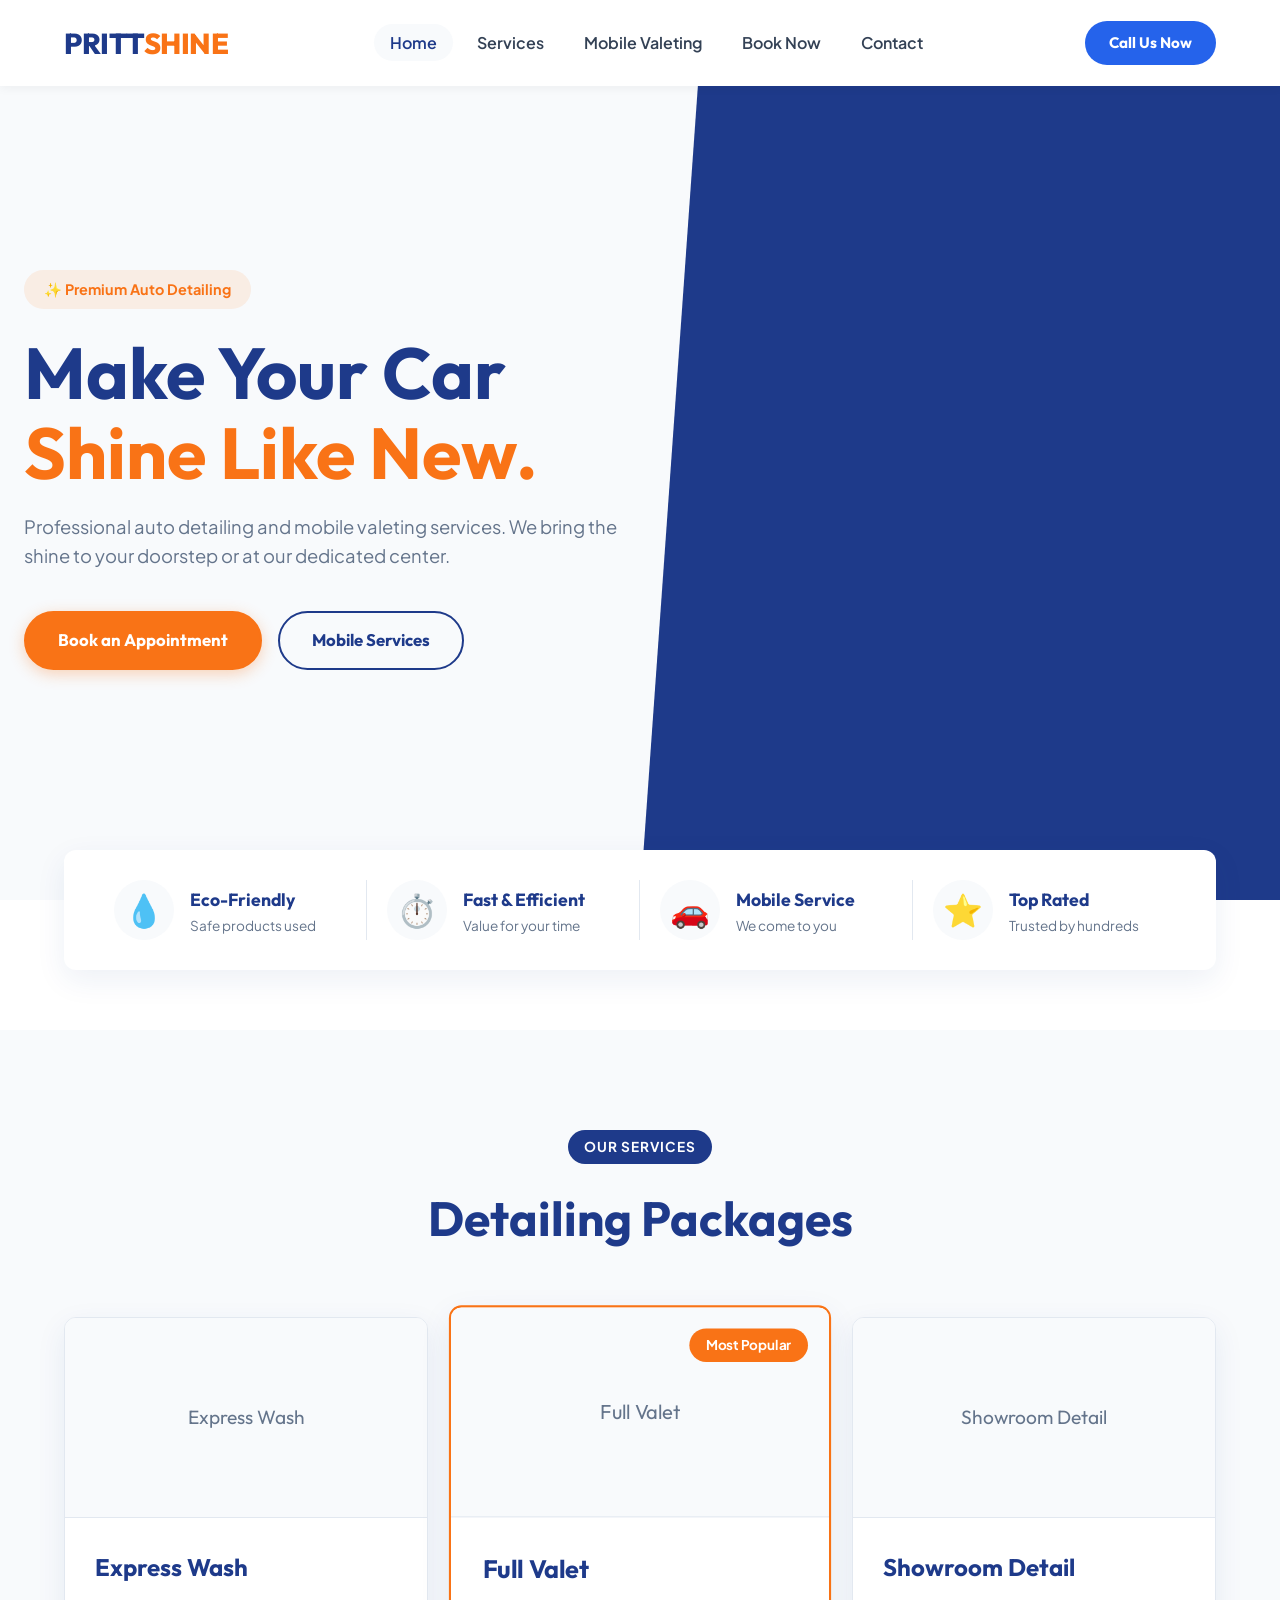
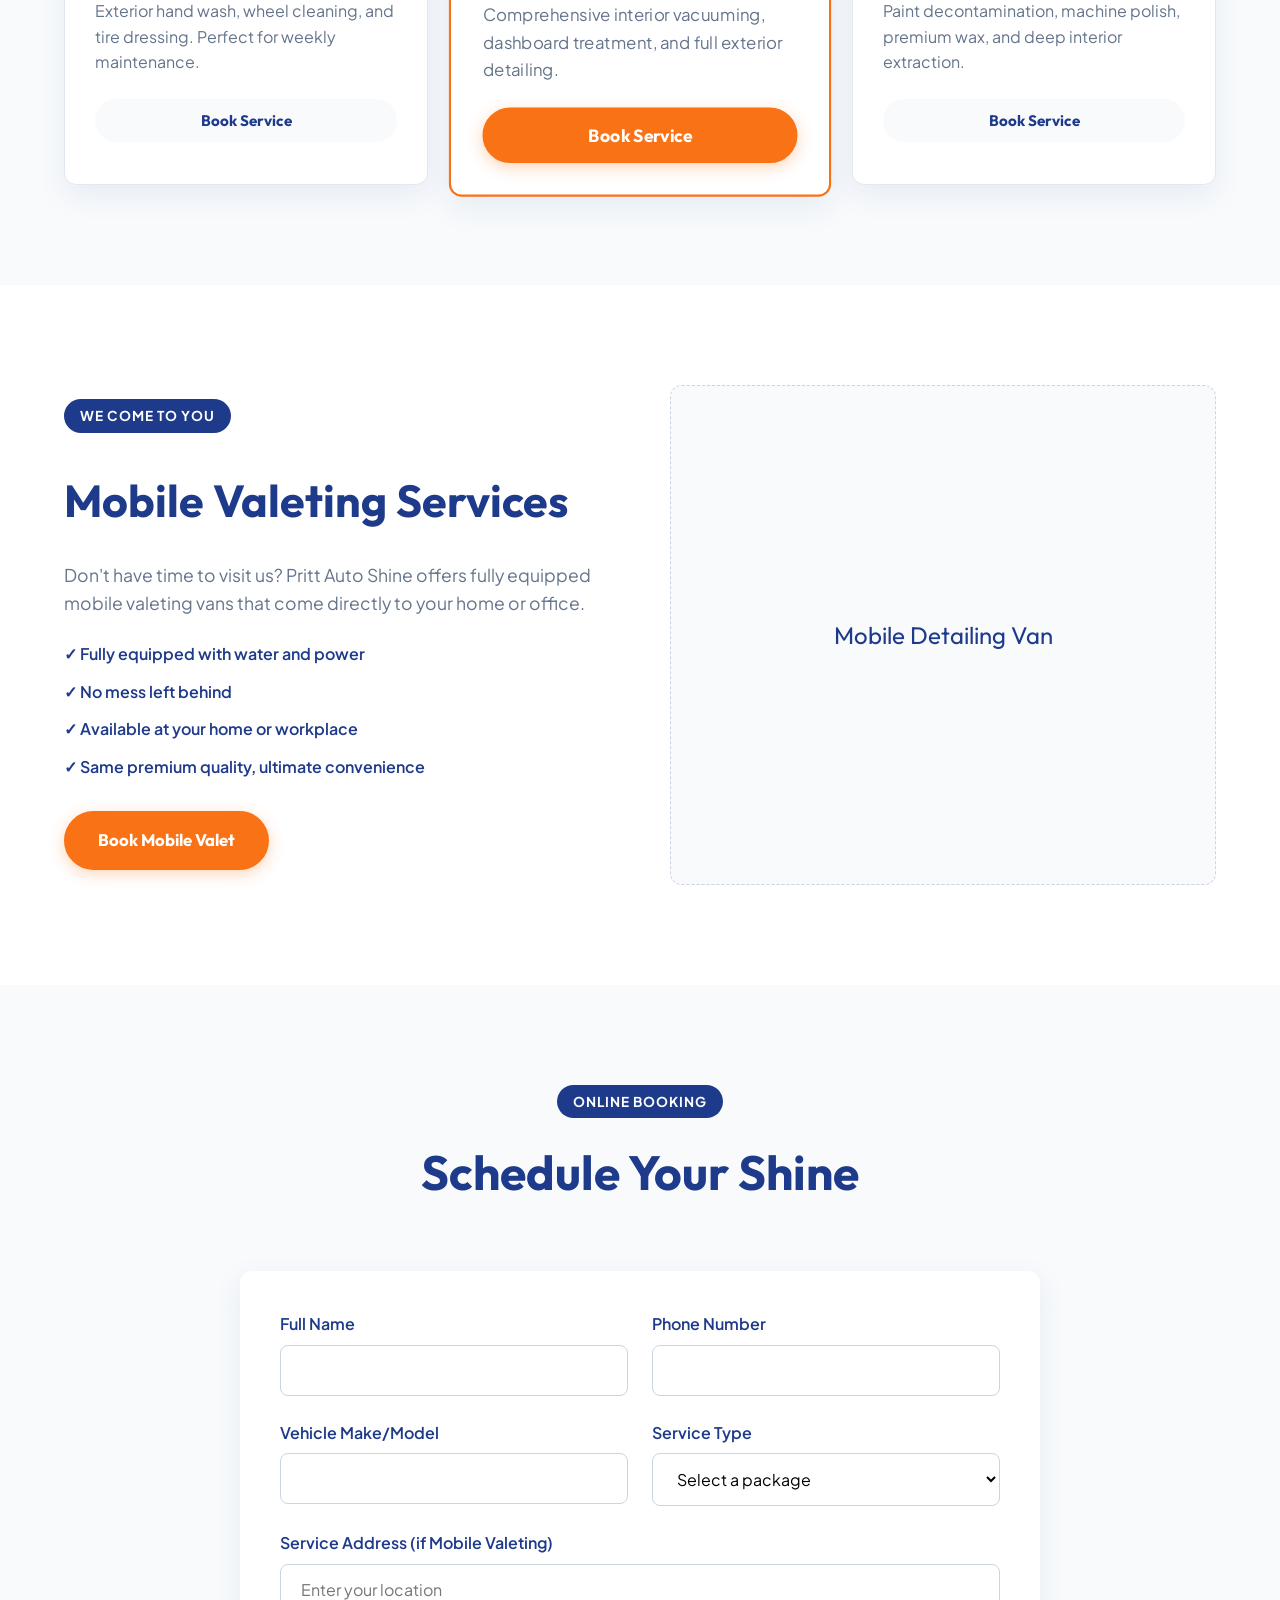
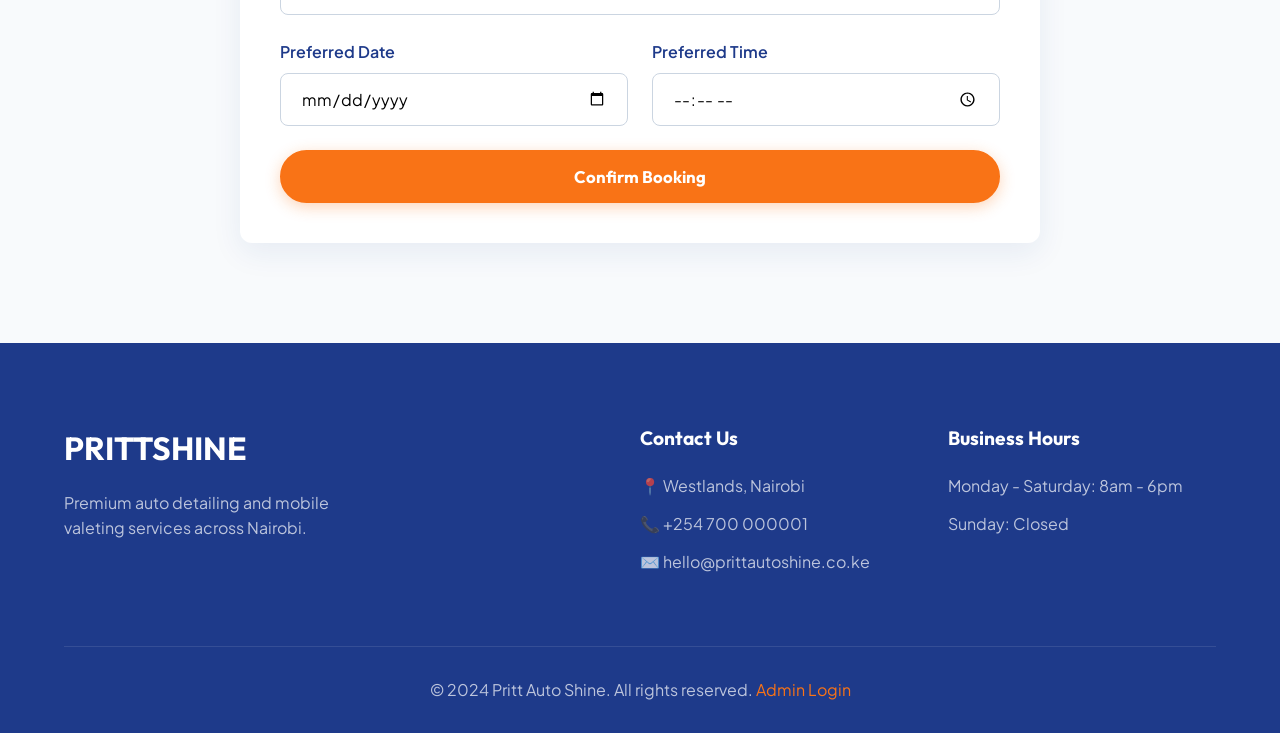
==== index.html @ b32a4cc2 "Initial commit: Pritt Auto Shine" ====
<!DOCTYPE html>
<html lang="en">
<head>
    <meta charset="UTF-8"><meta name="viewport" content="width=device-width,initial-scale=1.0">
    <title>Pritt Auto Shine | Auto Detailing & Valeting Services</title>
    <meta name="description" content="Pritt Auto Shine offers premium auto detailing, mobile valeting, and professional car wash services. Book your mobile detail today.">
    <link href="https://fonts.googleapis.com/css2?family=Outfit:wght@300;400;500;700;800&family=Plus+Jakarta+Sans:wght@400;500;600;700&display=swap" rel="stylesheet">
    <link rel="stylesheet" href="style.css">
</head>
<body>
    <nav class="navbar" id="navbar"><div class="nav-container">
        <a href="#home" class="nav-logo">PRITT<span class="accent">SHINE</span></a>
        <ul class="nav-links" id="navLinks"><li><a href="#home" class="nav-link active">Home</a></li><li><a href="#services" class="nav-link">Services</a></li><li><a href="#mobile" class="nav-link">Mobile Valeting</a></li><li><a href="#booking" class="nav-link">Book Now</a></li><li><a href="#contact" class="nav-link">Contact</a></li></ul>
        <a href="tel:+254700000001" class="nav-cta">Call Us Now</a>
        <button class="hamburger" id="hamburger"><span></span><span></span><span></span></button>
    </div></nav>

    <section id="home" class="hero">
        <div class="hero-bg"></div>
        <div class="hero-content">
            <div class="hero-badge">✨ Premium Auto Detailing</div>
            <h1>Make Your Car<br><span class="accent">Shine Like New.</span></h1>
            <p class="hero-sub">Professional auto detailing and mobile valeting services. We bring the shine to your doorstep or at our dedicated center.</p>
            <div class="hero-actions">
                <a href="#booking" class="btn btn-primary">Book an Appointment</a>
                <a href="#mobile" class="btn btn-outline">Mobile Services</a>
            </div>
        </div>
    </section>

    <section class="features-bar">
        <div class="container"><div class="fb-grid">
            <div class="fb-item"><span class="fb-icon">💧</span><div><strong>Eco-Friendly</strong><p>Safe products used</p></div></div>
            <div class="fb-item"><span class="fb-icon">⏱️</span><div><strong>Fast & Efficient</strong><p>Value for your time</p></div></div>
            <div class="fb-item"><span class="fb-icon">🚗</span><div><strong>Mobile Service</strong><p>We come to you</p></div></div>
            <div class="fb-item"><span class="fb-icon">⭐</span><div><strong>Top Rated</strong><p>Trusted by hundreds</p></div></div>
        </div></div>
    </section>

    <section id="services" class="section bg-light">
        <div class="container"><div class="section-header"><span class="tag">Our Services</span><h2>Detailing Packages</h2></div>
        <div class="services-grid">
            <div class="svc-card"><div class="svc-img ph-1">Express Wash</div><div class="svc-content"><h3>Express Wash</h3><p>Exterior hand wash, wheel cleaning, and tire dressing. Perfect for weekly maintenance.</p><button class="btn btn-small btn-full" onclick="bookSvc('Express Wash')">Book Service</button></div></div>
            <div class="svc-card featured"><div class="svc-badge">Most Popular</div><div class="svc-img ph-2">Full Valet</div><div class="svc-content"><h3>Full Valet</h3><p>Comprehensive interior vacuuming, dashboard treatment, and full exterior detailing.</p><button class="btn btn-primary btn-full" onclick="bookSvc('Full Valet')">Book Service</button></div></div>
            <div class="svc-card"><div class="svc-img ph-3">Showroom Detail</div><div class="svc-content"><h3>Showroom Detail</h3><p>Paint decontamination, machine polish, premium wax, and deep interior extraction.</p><button class="btn btn-small btn-full" onclick="bookSvc('Showroom Detail')">Book Service</button></div></div>
        </div></div>
    </section>

    <section id="mobile" class="section split-section">
        <div class="container"><div class="split-grid">
            <div class="split-content">
                <span class="tag">We Come To You</span>
                <h2>Mobile Valeting Services</h2>
                <p>Don't have time to visit us? Pritt Auto Shine offers fully equipped mobile valeting vans that come directly to your home or office.</p>
                <ul class="check-list">
                    <li>✓ Fully equipped with water and power</li>
                    <li>✓ No mess left behind</li>
                    <li>✓ Available at your home or workplace</li>
                    <li>✓ Same premium quality, ultimate convenience</li>
                </ul>
                <a href="#booking" class="btn btn-primary" onclick="bookSvc('Mobile Valeting')">Book Mobile Valet</a>
            </div>
            <div class="split-img"><div class="ph-van">Mobile Detailing Van</div></div>
        </div></div>
    </section>

    <section id="booking" class="section bg-light">
        <div class="container"><div class="section-header"><span class="tag">Online Booking</span><h2>Schedule Your Shine</h2></div>
        <div class="booking-wrap">
            <form class="booking-form" id="bookingForm">
                <div class="form-row"><div class="form-group"><label>Full Name</label><input type="text" name="name" required></div><div class="form-group"><label>Phone Number</label><input type="tel" name="phone" required></div></div>
                <div class="form-row"><div class="form-group"><label>Vehicle Make/Model</label><input type="text" name="car" required></div><div class="form-group"><label>Service Type</label><select name="service" id="svcSelect" required><option value="">Select a package</option><option>Express Wash</option><option>Full Valet</option><option>Showroom Detail</option><option>Mobile Valeting</option></select></div></div>
                <div class="form-group" id="addressGrp"><label>Service Address (if Mobile Valeting)</label><input type="text" name="address" placeholder="Enter your location"></div>
                <div class="form-row"><div class="form-group"><label>Preferred Date</label><input type="date" name="date" required></div><div class="form-group"><label>Preferred Time</label><input type="time" name="time" required></div></div>
                <button type="submit" class="btn btn-primary btn-full">Confirm Booking</button>
            </form>
        </div></div>
    </section>

    <footer class="footer" id="contact"><div class="container"><div class="footer-grid">
        <div class="f-brand"><h3>PRITT<span class="accent">SHINE</span></h3><p>Premium auto detailing and mobile valeting services across Nairobi.</p></div>
        <div class="f-contact"><h4>Contact Us</h4><p>📍 Westlands, Nairobi</p><p>📞 +254 700 000001</p><p>✉️ hello@prittautoshine.co.ke</p></div>
        <div class="f-hours"><h4>Business Hours</h4><p>Monday - Saturday: 8am - 6pm</p><p>Sunday: Closed</p></div>
    </div>
    <div class="f-bottom"><p>© 2024 Pritt Auto Shine. All rights reserved. <a href="admin.html">Admin Login</a></p></div></div></footer>

    <div class="toast" id="toast"></div>
    <script src="script.js"></script>
</body></html>
---- style.css ----
/* Pritt Auto Shine — Navy Blue #1E3A8A | Vibrant Orange #F97316 */
*,*::before,*::after{margin:0;padding:0;box-sizing:border-box}
:root{--primary:#1E3A8A;--primary-light:#2563EB;--accent:#F97316;--accent-hover:#ea580c;--bg:#FFFFFF;--bg-light:#F8FAFC;--text:#334155;--text-light:#64748b;--white:#fff;--shadow:0 10px 30px rgba(30,58,138,0.08);--radius:12px;--transition:0.3s ease}
html{scroll-behavior:smooth}body{font-family:'Plus Jakarta Sans',sans-serif;background:var(--bg);color:var(--text);line-height:1.6;overflow-x:hidden}
h1,h2,h3,h4{font-family:'Outfit',sans-serif;font-weight:700;color:var(--primary)}
.container{max-width:1200px;margin:0 auto;padding:0 24px}a{text-decoration:none;color:inherit;transition:var(--transition)}

.btn{display:inline-flex;align-items:center;gap:8px;padding:14px 32px;border-radius:50px;font-family:'Outfit',sans-serif;font-weight:700;font-size:1.05rem;border:2px solid transparent;cursor:pointer;transition:var(--transition)}
.btn-primary{background:var(--accent);color:var(--white);border-color:var(--accent);box-shadow:0 4px 15px rgba(249,115,22,0.3)}.btn-primary:hover{background:var(--accent-hover);border-color:var(--accent-hover);transform:translateY(-2px)}
.btn-outline{background:transparent;color:var(--primary);border-color:var(--primary)}.btn-outline:hover{background:var(--primary);color:var(--white)}
.btn-small{padding:10px 24px;font-size:0.95rem;background:var(--bg-light);color:var(--primary);border-color:var(--bg-light)}.btn-small:hover{background:var(--primary-light);color:var(--white);border-color:var(--primary-light)}
.btn-full{width:100%;justify-content:center}

.navbar{position:fixed;top:0;left:0;right:0;z-index:1000;padding:20px 0;transition:var(--transition);background:var(--white);box-shadow:0 2px 10px rgba(0,0,0,0.05)}.navbar.scrolled{padding:12px 0}
.nav-container{max-width:1200px;margin:0 auto;padding:0 24px;display:flex;align-items:center;justify-content:space-between}
.nav-logo{font-family:'Outfit',sans-serif;font-size:1.8rem;font-weight:800;color:var(--primary);letter-spacing:-0.5px}.nav-logo .accent{color:var(--accent)}
.nav-links{display:flex;list-style:none;gap:8px}.nav-link{padding:8px 16px;color:var(--text);font-weight:600;border-radius:50px}.nav-link:hover,.nav-link.active{color:var(--primary);background:var(--bg-light)}
.nav-cta{padding:10px 24px;background:var(--primary-light);color:var(--white);border-radius:50px;font-family:'Outfit',sans-serif;font-weight:700;font-size:0.95rem}.nav-cta:hover{background:var(--primary)}
.hamburger{display:none;background:none;border:none;cursor:pointer;padding:8px}.hamburger span{display:block;width:24px;height:2px;background:var(--primary);margin:5px 0;transition:var(--transition)}

.hero{min-height:100vh;display:flex;align-items:center;padding:120px 24px 80px;position:relative;background:var(--bg-light);overflow:hidden}
.hero-bg{position:absolute;top:0;right:0;bottom:0;width:50%;background:var(--primary);clip-path:polygon(10% 0,100% 0,100% 100%,0% 100%);z-index:1}
.hero-content{position:relative;z-index:2;max-width:600px;width:100%}
.hero-badge{display:inline-block;padding:8px 20px;border-radius:50px;background:rgba(249,115,22,0.1);color:var(--accent);font-weight:700;font-size:0.9rem;margin-bottom:24px}
.hero h1{font-size:clamp(3rem,6vw,4.5rem);line-height:1.1;margin-bottom:20px;color:var(--primary)}.hero h1 .accent{color:var(--accent)}
.hero-sub{font-size:1.15rem;color:var(--text-light);margin-bottom:40px}
.hero-actions{display:flex;gap:16px;flex-wrap:wrap}

.features-bar{position:relative;z-index:3;margin-top:-50px;margin-bottom:60px}
.fb-grid{display:grid;grid-template-columns:repeat(4,1fr);background:var(--white);border-radius:var(--radius);box-shadow:var(--shadow);padding:30px}
.fb-item{display:flex;align-items:center;gap:16px;padding:0 20px;border-right:1px solid #e2e8f0}.fb-item:last-child{border:none}
.fb-icon{font-size:2rem;background:var(--bg-light);width:60px;height:60px;display:flex;align-items:center;justify-content:center;border-radius:50%}
.fb-item strong{display:block;color:var(--primary);font-family:'Outfit',sans-serif;font-size:1.1rem;margin-bottom:4px}.fb-item p{color:var(--text-light);font-size:0.85rem;line-height:1.2}

.section{padding:100px 0}.bg-light{background:var(--bg-light)}
.section-header{text-align:center;margin-bottom:60px;max-width:700px;margin-left:auto;margin-right:auto}
.tag{display:inline-block;padding:6px 16px;border-radius:50px;background:var(--primary);color:var(--white);font-size:0.85rem;font-weight:700;text-transform:uppercase;letter-spacing:1px;margin-bottom:16px}
.section-header h2{font-size:clamp(2rem,4vw,3rem)}

.services-grid{display:grid;grid-template-columns:repeat(3,1fr);gap:30px}
.svc-card{background:var(--white);border-radius:var(--radius);overflow:hidden;box-shadow:var(--shadow);position:relative;transition:var(--transition);border:1px solid #e2e8f0}
.svc-card:hover{transform:translateY(-10px);box-shadow:0 20px 40px rgba(30,58,138,0.12)}.svc-card.featured{border:2px solid var(--accent);transform:scale(1.05)}.svc-card.featured:hover{transform:scale(1.05) translateY(-10px)}
.svc-badge{position:absolute;top:20px;right:20px;background:var(--accent);color:var(--white);padding:6px 16px;border-radius:50px;font-size:0.8rem;font-weight:700;z-index:2}
.svc-img{height:200px;background:var(--bg-light);display:flex;align-items:center;justify-content:center;font-family:'Outfit',sans-serif;font-size:1.2rem;color:var(--text-light);border-bottom:1px solid #e2e8f0}
.svc-content{padding:30px}
.svc-content h3{font-size:1.5rem;margin-bottom:12px}.svc-content p{color:var(--text-light);margin-bottom:24px;min-height:75px}

.split-section{background:var(--white)}
.split-grid{display:grid;grid-template-columns:1fr 1fr;gap:60px;align-items:center}
.split-content h2{font-size:clamp(2rem,4vw,2.8rem);margin:16px 0 24px}.split-content p{color:var(--text-light);font-size:1.1rem;margin-bottom:24px}
.check-list{list-style:none;margin-bottom:32px}.check-list li{margin-bottom:12px;color:var(--primary);font-weight:600;display:flex;align-items:center;gap:12px}
.split-img{position:relative}
.ph-van{height:500px;background:var(--bg-light);border-radius:var(--radius);display:flex;align-items:center;justify-content:center;font-family:'Outfit',sans-serif;font-size:1.5rem;color:var(--primary);border:1px dashed #cbd5e1}

.booking-wrap{max-width:800px;margin:0 auto;background:var(--white);padding:40px;border-radius:var(--radius);box-shadow:var(--shadow)}
.form-row{display:grid;grid-template-columns:1fr 1fr;gap:24px}.form-group{margin-bottom:24px}
.form-group label{display:block;margin-bottom:8px;font-weight:600;color:var(--primary)}
.form-group input,.form-group select{width:100%;padding:14px 20px;border:1px solid #cbd5e1;border-radius:8px;font-family:'Plus Jakarta Sans',sans-serif;font-size:1rem;background:var(--bg);transition:var(--transition)}
.form-group input:focus,.form-group select:focus{outline:none;border-color:var(--primary);box-shadow:0 0 0 4px rgba(37,99,235,0.1)}

.footer{background:var(--primary);color:rgba(255,255,255,0.7);padding:80px 0 30px}
.footer-grid{display:grid;grid-template-columns:2fr 1fr 1fr;gap:40px;margin-bottom:60px}
.f-brand h3{color:var(--white);font-size:2rem;margin-bottom:16px}.f-brand p{max-width:300px}
.footer-grid h4{color:var(--white);margin-bottom:20px;font-size:1.2rem}.footer-grid p{margin-bottom:12px}
.f-bottom{text-align:center;padding-top:30px;border-top:1px solid rgba(255,255,255,0.1)}.f-bottom a{color:var(--accent)}

.toast{position:fixed;bottom:40px;left:50%;transform:translateX(-50%) translateY(20px);background:var(--primary);color:var(--white);padding:16px 32px;border-radius:50px;font-family:'Outfit',sans-serif;font-weight:700;z-index:3000;opacity:0;transition:var(--transition);pointer-events:none;box-shadow:0 10px 30px rgba(30,58,138,0.3)}.toast.show{opacity:1;transform:translateX(-50%) translateY(0)}

@media(max-width:1024px){.fb-grid{grid-template-columns:1fr 1fr;gap:20px}.fb-item{border:none}.services-grid{grid-template-columns:1fr}.svc-card.featured{transform:none}}
@media(max-width:768px){.nav-links{display:none;flex-direction:column;position:absolute;top:100%;left:0;right:0;background:var(--white);padding:24px;box-shadow:0 10px 20px rgba(0,0,0,0.05)}.nav-links.active{display:flex}.nav-cta{display:none}.hamburger{display:block}.hero-bg{display:none}.hero{padding-top:140px}.hero h1{font-size:2.5rem}.split-grid{grid-template-columns:1fr}.form-row{grid-template-columns:1fr}.footer-grid{grid-template-columns:1fr}}
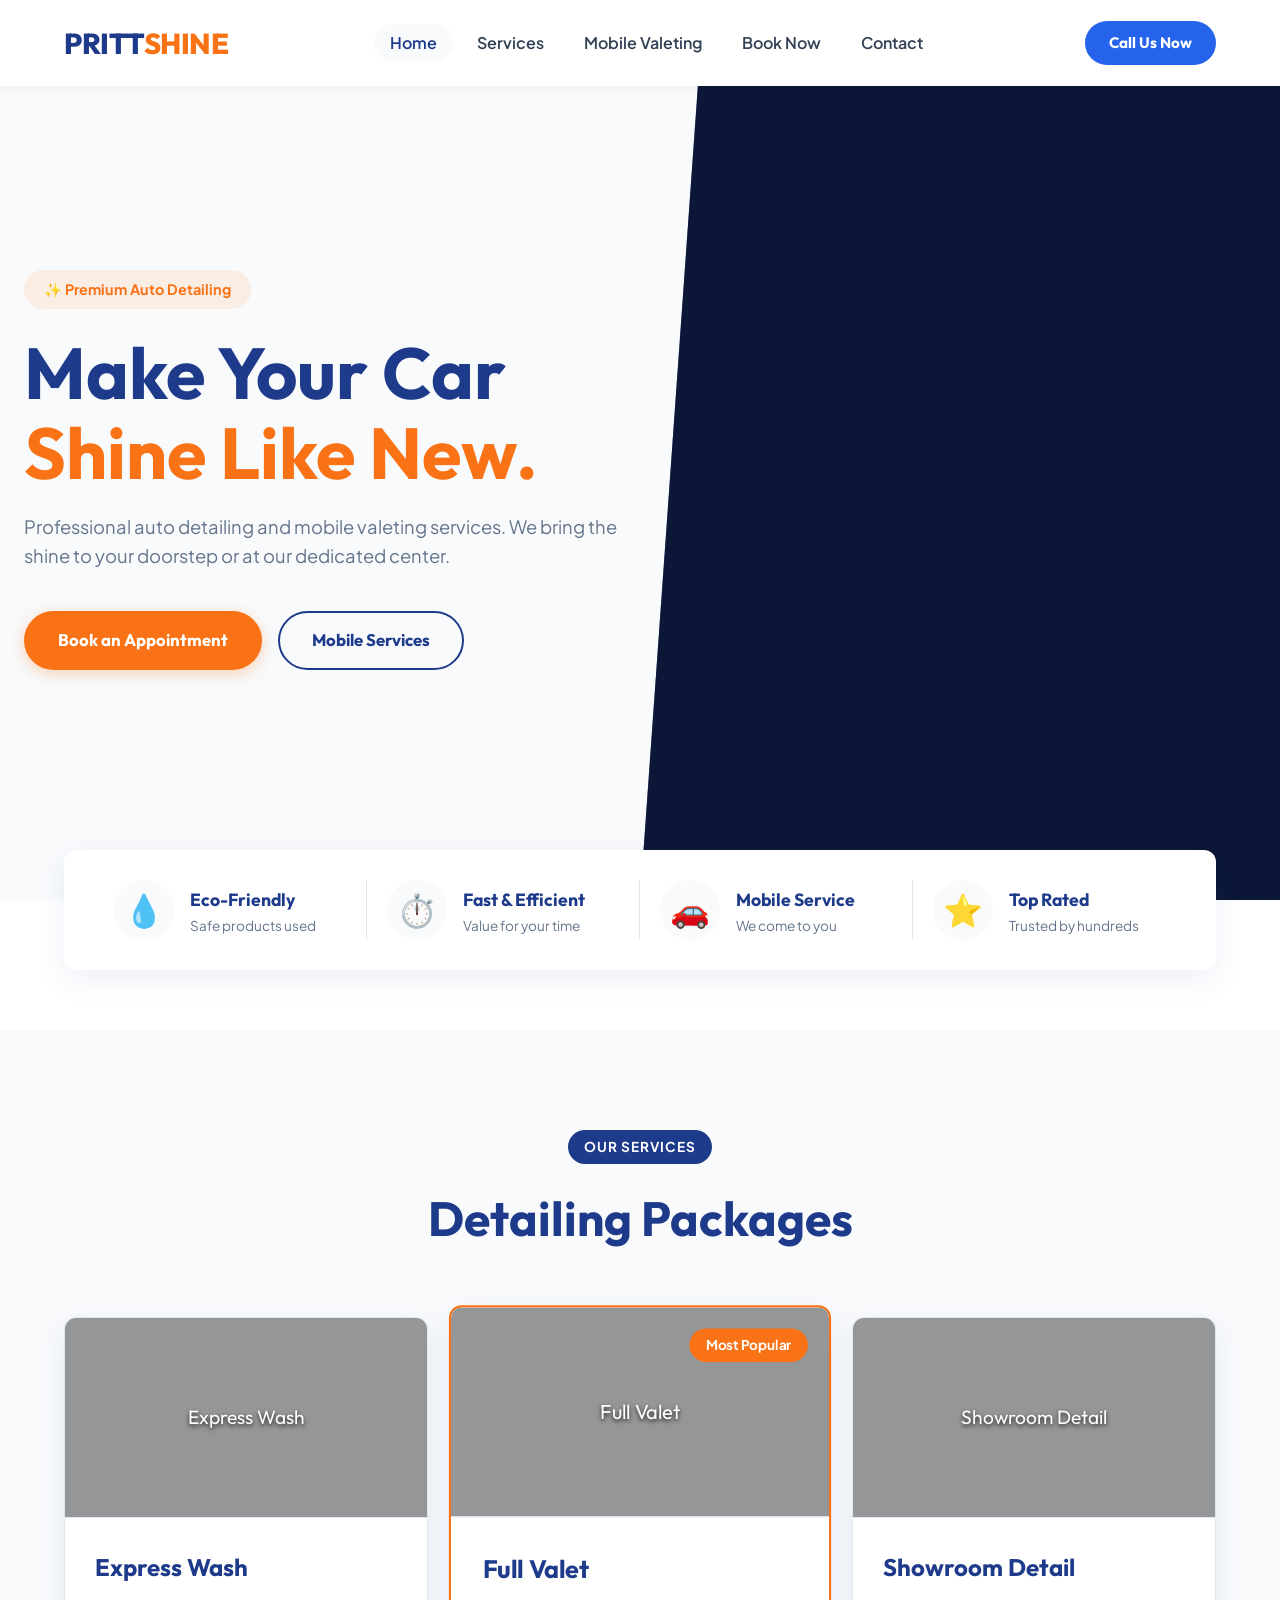
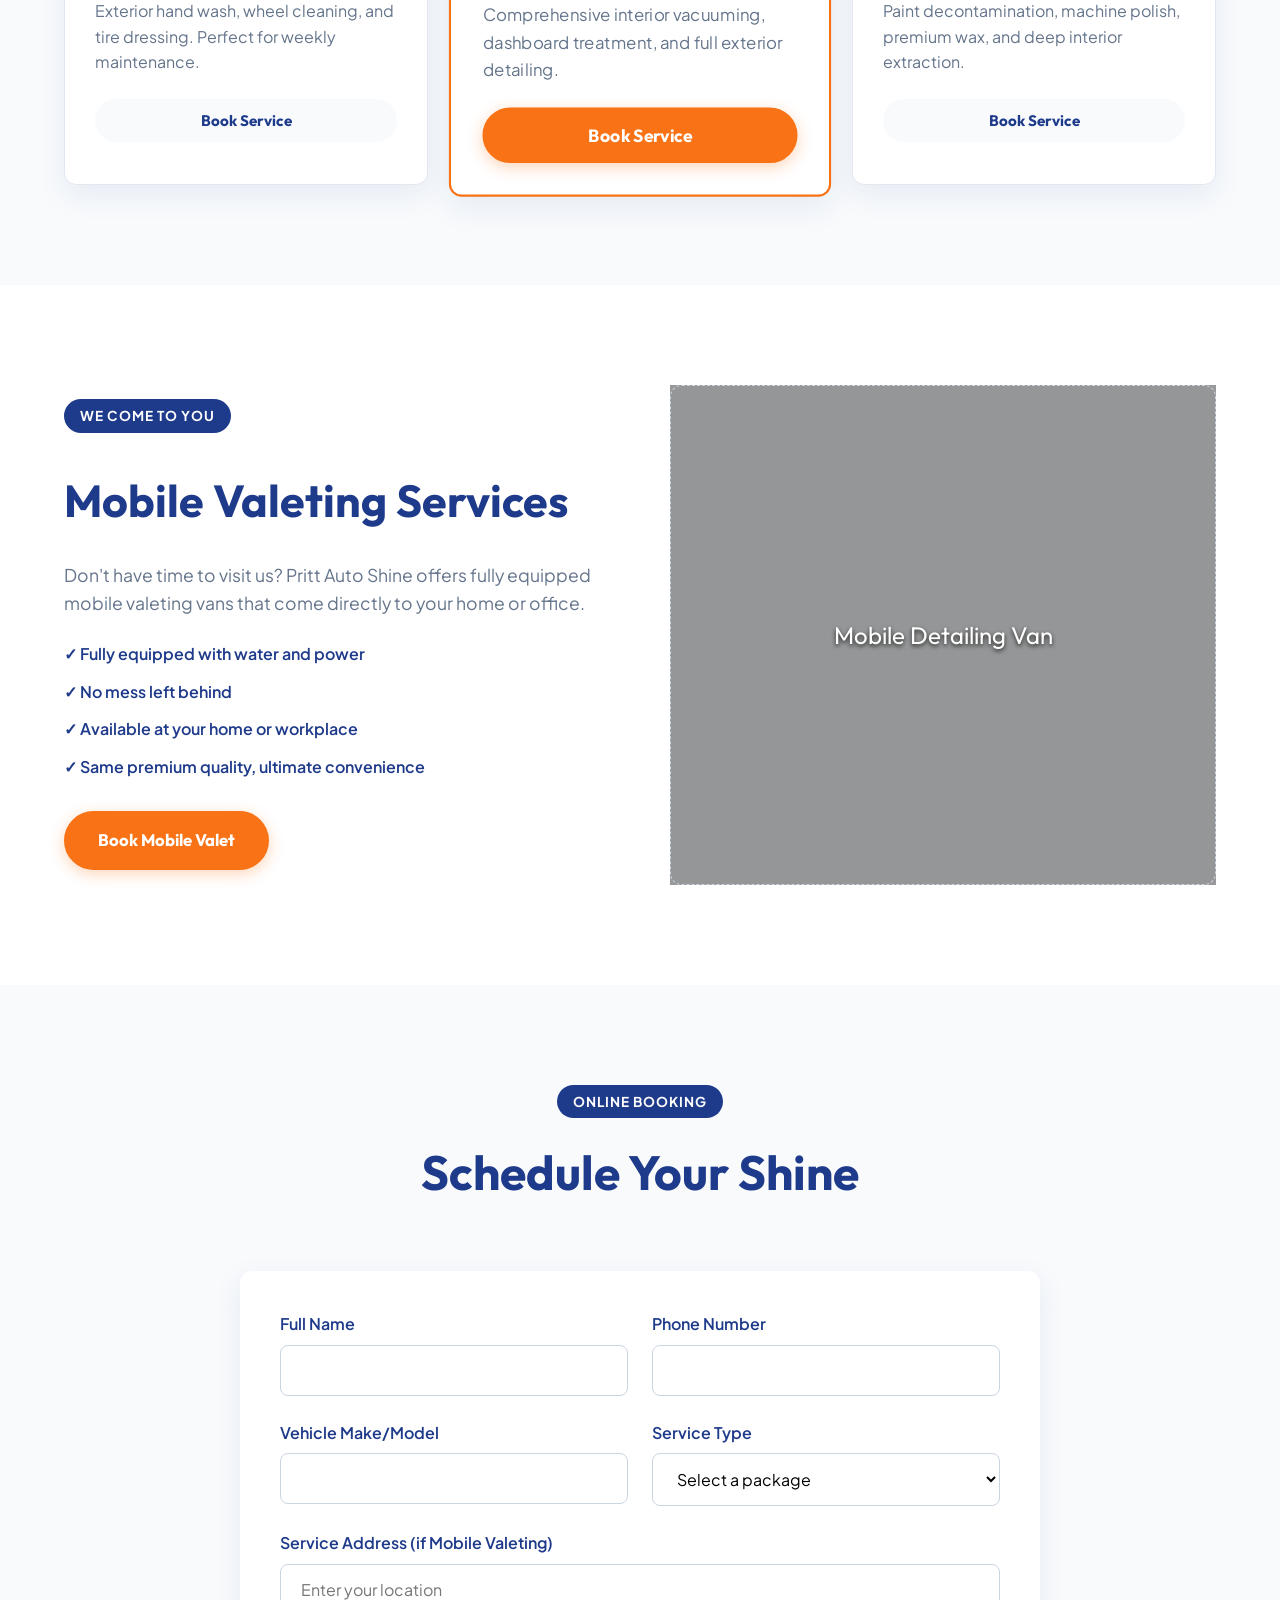
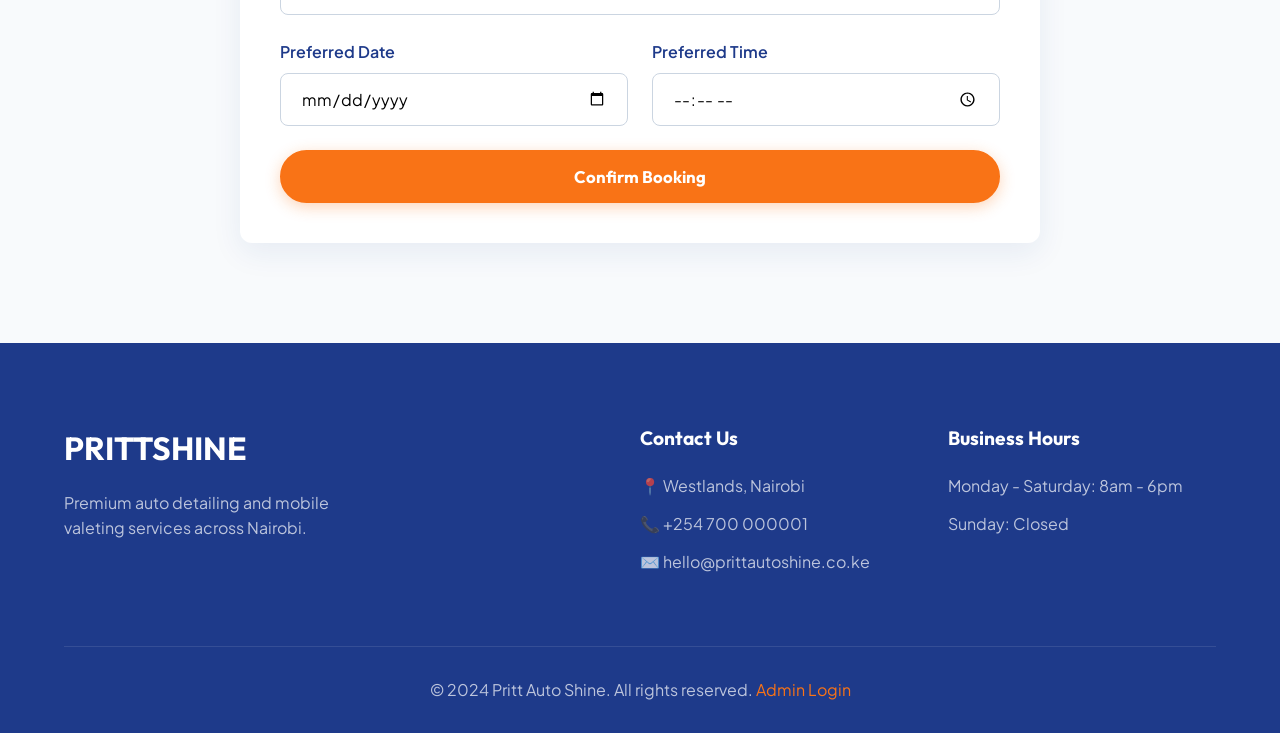
==== commit 7a9aaf01: "Fix layout and perfectly inject background images" ====
--- a/index.html
+++ b/index.html
@@ -1,89 +1,83 @@
 <!DOCTYPE html>
+
 <html lang="en">
 <head>
-    <meta charset="UTF-8"><meta name="viewport" content="width=device-width,initial-scale=1.0">
-    <title>Pritt Auto Shine | Auto Detailing & Valeting Services</title>
-    <meta name="description" content="Pritt Auto Shine offers premium auto detailing, mobile valeting, and professional car wash services. Book your mobile detail today.">
-    <link href="https://fonts.googleapis.com/css2?family=Outfit:wght@300;400;500;700;800&family=Plus+Jakarta+Sans:wght@400;500;600;700&display=swap" rel="stylesheet">
-    <link rel="stylesheet" href="style.css">
+<meta charset="utf-8"/><meta content="width=device-width,initial-scale=1.0" name="viewport"/>
+<title>Pritt Auto Shine | Auto Detailing &amp; Valeting Services</title>
+<meta content="Pritt Auto Shine offers premium auto detailing, mobile valeting, and professional car wash services. Book your mobile detail today." name="description"/>
+<link href="https://fonts.googleapis.com/css2?family=Outfit:wght@300;400;500;700;800&amp;family=Plus+Jakarta+Sans:wght@400;500;600;700&amp;display=swap" rel="stylesheet"/>
+<link href="style.css" rel="stylesheet"/>
 </head>
 <body>
-    <nav class="navbar" id="navbar"><div class="nav-container">
-        <a href="#home" class="nav-logo">PRITT<span class="accent">SHINE</span></a>
-        <ul class="nav-links" id="navLinks"><li><a href="#home" class="nav-link active">Home</a></li><li><a href="#services" class="nav-link">Services</a></li><li><a href="#mobile" class="nav-link">Mobile Valeting</a></li><li><a href="#booking" class="nav-link">Book Now</a></li><li><a href="#contact" class="nav-link">Contact</a></li></ul>
-        <a href="tel:+254700000001" class="nav-cta">Call Us Now</a>
-        <button class="hamburger" id="hamburger"><span></span><span></span><span></span></button>
-    </div></nav>
-
-    <section id="home" class="hero">
-        <div class="hero-bg"></div>
-        <div class="hero-content">
-            <div class="hero-badge">✨ Premium Auto Detailing</div>
-            <h1>Make Your Car<br><span class="accent">Shine Like New.</span></h1>
-            <p class="hero-sub">Professional auto detailing and mobile valeting services. We bring the shine to your doorstep or at our dedicated center.</p>
-            <div class="hero-actions">
-                <a href="#booking" class="btn btn-primary">Book an Appointment</a>
-                <a href="#mobile" class="btn btn-outline">Mobile Services</a>
-            </div>
-        </div>
-    </section>
-
-    <section class="features-bar">
-        <div class="container"><div class="fb-grid">
-            <div class="fb-item"><span class="fb-icon">💧</span><div><strong>Eco-Friendly</strong><p>Safe products used</p></div></div>
-            <div class="fb-item"><span class="fb-icon">⏱️</span><div><strong>Fast & Efficient</strong><p>Value for your time</p></div></div>
-            <div class="fb-item"><span class="fb-icon">🚗</span><div><strong>Mobile Service</strong><p>We come to you</p></div></div>
-            <div class="fb-item"><span class="fb-icon">⭐</span><div><strong>Top Rated</strong><p>Trusted by hundreds</p></div></div>
-        </div></div>
-    </section>
-
-    <section id="services" class="section bg-light">
-        <div class="container"><div class="section-header"><span class="tag">Our Services</span><h2>Detailing Packages</h2></div>
-        <div class="services-grid">
-            <div class="svc-card"><div class="svc-img ph-1">Express Wash</div><div class="svc-content"><h3>Express Wash</h3><p>Exterior hand wash, wheel cleaning, and tire dressing. Perfect for weekly maintenance.</p><button class="btn btn-small btn-full" onclick="bookSvc('Express Wash')">Book Service</button></div></div>
-            <div class="svc-card featured"><div class="svc-badge">Most Popular</div><div class="svc-img ph-2">Full Valet</div><div class="svc-content"><h3>Full Valet</h3><p>Comprehensive interior vacuuming, dashboard treatment, and full exterior detailing.</p><button class="btn btn-primary btn-full" onclick="bookSvc('Full Valet')">Book Service</button></div></div>
-            <div class="svc-card"><div class="svc-img ph-3">Showroom Detail</div><div class="svc-content"><h3>Showroom Detail</h3><p>Paint decontamination, machine polish, premium wax, and deep interior extraction.</p><button class="btn btn-small btn-full" onclick="bookSvc('Showroom Detail')">Book Service</button></div></div>
-        </div></div>
-    </section>
-
-    <section id="mobile" class="section split-section">
-        <div class="container"><div class="split-grid">
-            <div class="split-content">
-                <span class="tag">We Come To You</span>
-                <h2>Mobile Valeting Services</h2>
-                <p>Don't have time to visit us? Pritt Auto Shine offers fully equipped mobile valeting vans that come directly to your home or office.</p>
-                <ul class="check-list">
-                    <li>✓ Fully equipped with water and power</li>
-                    <li>✓ No mess left behind</li>
-                    <li>✓ Available at your home or workplace</li>
-                    <li>✓ Same premium quality, ultimate convenience</li>
-                </ul>
-                <a href="#booking" class="btn btn-primary" onclick="bookSvc('Mobile Valeting')">Book Mobile Valet</a>
-            </div>
-            <div class="split-img"><div class="ph-van">Mobile Detailing Van</div></div>
-        </div></div>
-    </section>
-
-    <section id="booking" class="section bg-light">
-        <div class="container"><div class="section-header"><span class="tag">Online Booking</span><h2>Schedule Your Shine</h2></div>
-        <div class="booking-wrap">
-            <form class="booking-form" id="bookingForm">
-                <div class="form-row"><div class="form-group"><label>Full Name</label><input type="text" name="name" required></div><div class="form-group"><label>Phone Number</label><input type="tel" name="phone" required></div></div>
-                <div class="form-row"><div class="form-group"><label>Vehicle Make/Model</label><input type="text" name="car" required></div><div class="form-group"><label>Service Type</label><select name="service" id="svcSelect" required><option value="">Select a package</option><option>Express Wash</option><option>Full Valet</option><option>Showroom Detail</option><option>Mobile Valeting</option></select></div></div>
-                <div class="form-group" id="addressGrp"><label>Service Address (if Mobile Valeting)</label><input type="text" name="address" placeholder="Enter your location"></div>
-                <div class="form-row"><div class="form-group"><label>Preferred Date</label><input type="date" name="date" required></div><div class="form-group"><label>Preferred Time</label><input type="time" name="time" required></div></div>
-                <button type="submit" class="btn btn-primary btn-full">Confirm Booking</button>
-            </form>
-        </div></div>
-    </section>
-
-    <footer class="footer" id="contact"><div class="container"><div class="footer-grid">
-        <div class="f-brand"><h3>PRITT<span class="accent">SHINE</span></h3><p>Premium auto detailing and mobile valeting services across Nairobi.</p></div>
-        <div class="f-contact"><h4>Contact Us</h4><p>📍 Westlands, Nairobi</p><p>📞 +254 700 000001</p><p>✉️ hello@prittautoshine.co.ke</p></div>
-        <div class="f-hours"><h4>Business Hours</h4><p>Monday - Saturday: 8am - 6pm</p><p>Sunday: Closed</p></div>
-    </div>
-    <div class="f-bottom"><p>© 2024 Pritt Auto Shine. All rights reserved. <a href="admin.html">Admin Login</a></p></div></div></footer>
-
-    <div class="toast" id="toast"></div>
-    <script src="script.js"></script>
+<nav class="navbar" id="navbar"><div class="nav-container">
+<a class="nav-logo" href="#home">PRITT<span class="accent">SHINE</span></a>
+<ul class="nav-links" id="navLinks"><li><a class="nav-link active" href="#home">Home</a></li><li><a class="nav-link" href="#services">Services</a></li><li><a class="nav-link" href="#mobile">Mobile Valeting</a></li><li><a class="nav-link" href="#booking">Book Now</a></li><li><a class="nav-link" href="#contact">Contact</a></li></ul>
+<a class="nav-cta" href="tel:+254700000001">Call Us Now</a>
+<button class="hamburger" id="hamburger"><span></span><span></span><span></span></button>
+</div></nav>
+<section class="hero" id="home">
+<div class="hero-bg" style=" background-image: linear-gradient(rgba(0,0,0,0.6), rgba(0,0,0,0.6)), url('https://loremflickr.com/1200/800/car,polish?lock=100') !important; background-size: cover !important; background-position: center !important;"></div>
+<div class="hero-content">
+<div class="hero-badge">✨ Premium Auto Detailing</div>
+<h1>Make Your Car<br/><span class="accent">Shine Like New.</span></h1>
+<p class="hero-sub">Professional auto detailing and mobile valeting services. We bring the shine to your doorstep or at our dedicated center.</p>
+<div class="hero-actions">
+<a class="btn btn-primary" href="#booking">Book an Appointment</a>
+<a class="btn btn-outline" href="#mobile">Mobile Services</a>
+</div>
+</div>
+</section>
+<section class="features-bar">
+<div class="container"><div class="fb-grid">
+<div class="fb-item"><span class="fb-icon">💧</span><div><strong>Eco-Friendly</strong><p>Safe products used</p></div></div>
+<div class="fb-item"><span class="fb-icon">⏱️</span><div><strong>Fast &amp; Efficient</strong><p>Value for your time</p></div></div>
+<div class="fb-item"><span class="fb-icon">🚗</span><div><strong>Mobile Service</strong><p>We come to you</p></div></div>
+<div class="fb-item"><span class="fb-icon">⭐</span><div><strong>Top Rated</strong><p>Trusted by hundreds</p></div></div>
+</div></div>
+</section>
+<section class="section bg-light" id="services">
+<div class="container"><div class="section-header"><span class="tag">Our Services</span><h2>Detailing Packages</h2></div>
+<div class="services-grid">
+<div class="svc-card"><div class="svc-img ph-1" style=" background-image: linear-gradient(rgba(0,0,0,0.4), rgba(0,0,0,0.4)), url('https://loremflickr.com/800/600/Express,Wash?lock=1') !important; background-size: cover !important; background-position: center !important; color: white !important; text-shadow: 0 2px 4px rgba(0,0,0,0.8);">Express Wash</div><div class="svc-content"><h3>Express Wash</h3><p>Exterior hand wash, wheel cleaning, and tire dressing. Perfect for weekly maintenance.</p><button class="btn btn-small btn-full" onclick="bookSvc('Express Wash')">Book Service</button></div></div>
+<div class="svc-card featured"><div class="svc-badge">Most Popular</div><div class="svc-img ph-2" style=" background-image: linear-gradient(rgba(0,0,0,0.4), rgba(0,0,0,0.4)), url('https://loremflickr.com/800/600/Full,Valet?lock=2') !important; background-size: cover !important; background-position: center !important; color: white !important; text-shadow: 0 2px 4px rgba(0,0,0,0.8);">Full Valet</div><div class="svc-content"><h3>Full Valet</h3><p>Comprehensive interior vacuuming, dashboard treatment, and full exterior detailing.</p><button class="btn btn-primary btn-full" onclick="bookSvc('Full Valet')">Book Service</button></div></div>
+<div class="svc-card"><div class="svc-img ph-3" style=" background-image: linear-gradient(rgba(0,0,0,0.4), rgba(0,0,0,0.4)), url('https://loremflickr.com/800/600/Showroom,Detail?lock=3') !important; background-size: cover !important; background-position: center !important; color: white !important; text-shadow: 0 2px 4px rgba(0,0,0,0.8);">Showroom Detail</div><div class="svc-content"><h3>Showroom Detail</h3><p>Paint decontamination, machine polish, premium wax, and deep interior extraction.</p><button class="btn btn-small btn-full" onclick="bookSvc('Showroom Detail')">Book Service</button></div></div>
+</div></div>
+</section>
+<section class="section split-section" id="mobile">
+<div class="container"><div class="split-grid">
+<div class="split-content">
+<span class="tag">We Come To You</span>
+<h2>Mobile Valeting Services</h2>
+<p>Don't have time to visit us? Pritt Auto Shine offers fully equipped mobile valeting vans that come directly to your home or office.</p>
+<ul class="check-list">
+<li>✓ Fully equipped with water and power</li>
+<li>✓ No mess left behind</li>
+<li>✓ Available at your home or workplace</li>
+<li>✓ Same premium quality, ultimate convenience</li>
+</ul>
+<a class="btn btn-primary" href="#booking" onclick="bookSvc('Mobile Valeting')">Book Mobile Valet</a>
+</div>
+<div class="split-img" style=" background-image: linear-gradient(rgba(0,0,0,0.4), rgba(0,0,0,0.4)), url('https://loremflickr.com/800/600/Mobile,Detailing,Van?lock=4') !important; background-size: cover !important; background-position: center !important; color: white !important; text-shadow: 0 2px 4px rgba(0,0,0,0.8);"><div class="ph-van" style=" background-image: linear-gradient(rgba(0,0,0,0.4), rgba(0,0,0,0.4)), url('https://loremflickr.com/800/600/Mobile,Detailing,Van?lock=5') !important; background-size: cover !important; background-position: center !important; color: white !important; text-shadow: 0 2px 4px rgba(0,0,0,0.8);">Mobile Detailing Van</div></div>
+</div></div>
+</section>
+<section class="section bg-light" id="booking">
+<div class="container"><div class="section-header"><span class="tag">Online Booking</span><h2>Schedule Your Shine</h2></div>
+<div class="booking-wrap">
+<form class="booking-form" id="bookingForm">
+<div class="form-row"><div class="form-group"><label>Full Name</label><input name="name" required="" type="text"/></div><div class="form-group"><label>Phone Number</label><input name="phone" required="" type="tel"/></div></div>
+<div class="form-row"><div class="form-group"><label>Vehicle Make/Model</label><input name="car" required="" type="text"/></div><div class="form-group"><label>Service Type</label><select id="svcSelect" name="service" required=""><option value="">Select a package</option><option>Express Wash</option><option>Full Valet</option><option>Showroom Detail</option><option>Mobile Valeting</option></select></div></div>
+<div class="form-group" id="addressGrp"><label>Service Address (if Mobile Valeting)</label><input name="address" placeholder="Enter your location" type="text"/></div>
+<div class="form-row"><div class="form-group"><label>Preferred Date</label><input name="date" required="" type="date"/></div><div class="form-group"><label>Preferred Time</label><input name="time" required="" type="time"/></div></div>
+<button class="btn btn-primary btn-full" type="submit">Confirm Booking</button>
+</form>
+</div></div>
+</section>
+<footer class="footer" id="contact"><div class="container"><div class="footer-grid">
+<div class="f-brand"><h3>PRITT<span class="accent">SHINE</span></h3><p>Premium auto detailing and mobile valeting services across Nairobi.</p></div>
+<div class="f-contact"><h4>Contact Us</h4><p>📍 Westlands, Nairobi</p><p>📞 +254 700 000001</p><p>✉️ hello@prittautoshine.co.ke</p></div>
+<div class="f-hours"><h4>Business Hours</h4><p>Monday - Saturday: 8am - 6pm</p><p>Sunday: Closed</p></div>
+</div>
+<div class="f-bottom"><p>© 2024 Pritt Auto Shine. All rights reserved. <a href="admin.html">Admin Login</a></p></div></div></footer>
+<div class="toast" id="toast"></div>
+<script src="script.js"></script>
 </body></html>
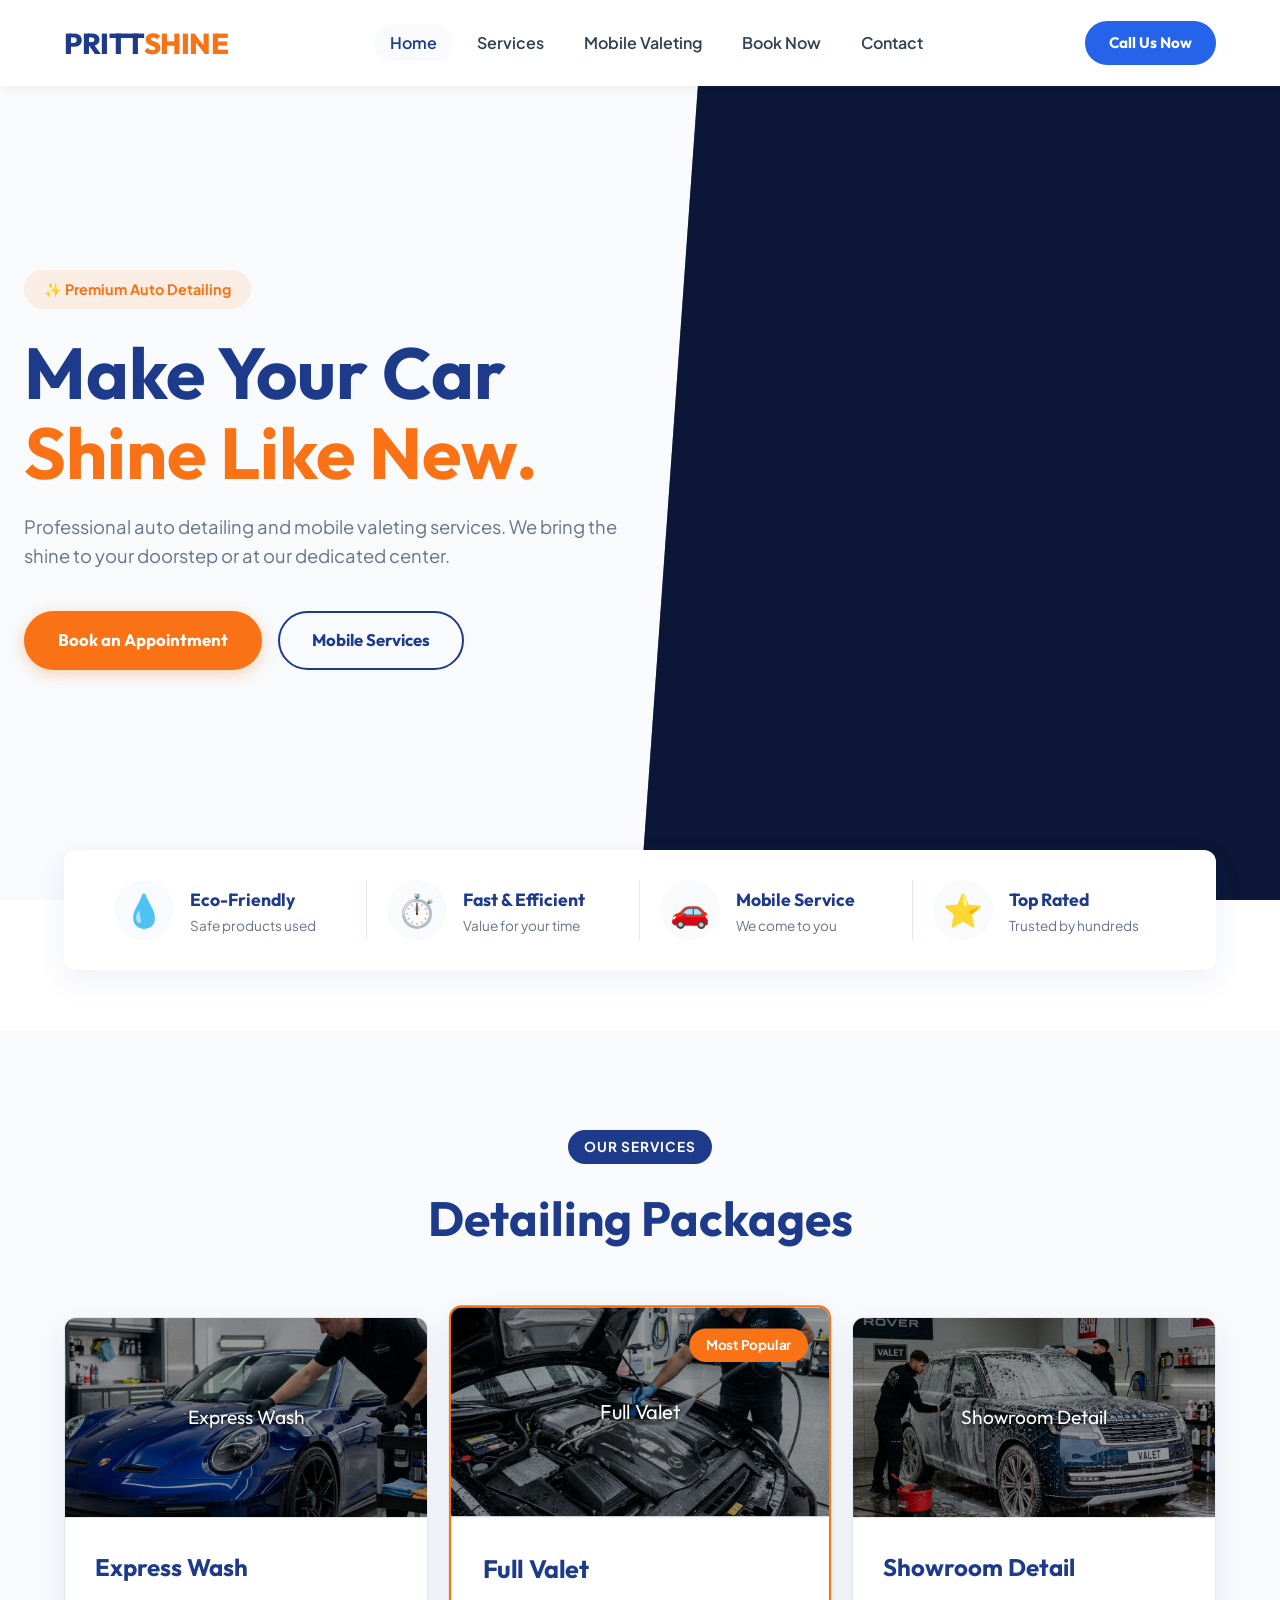
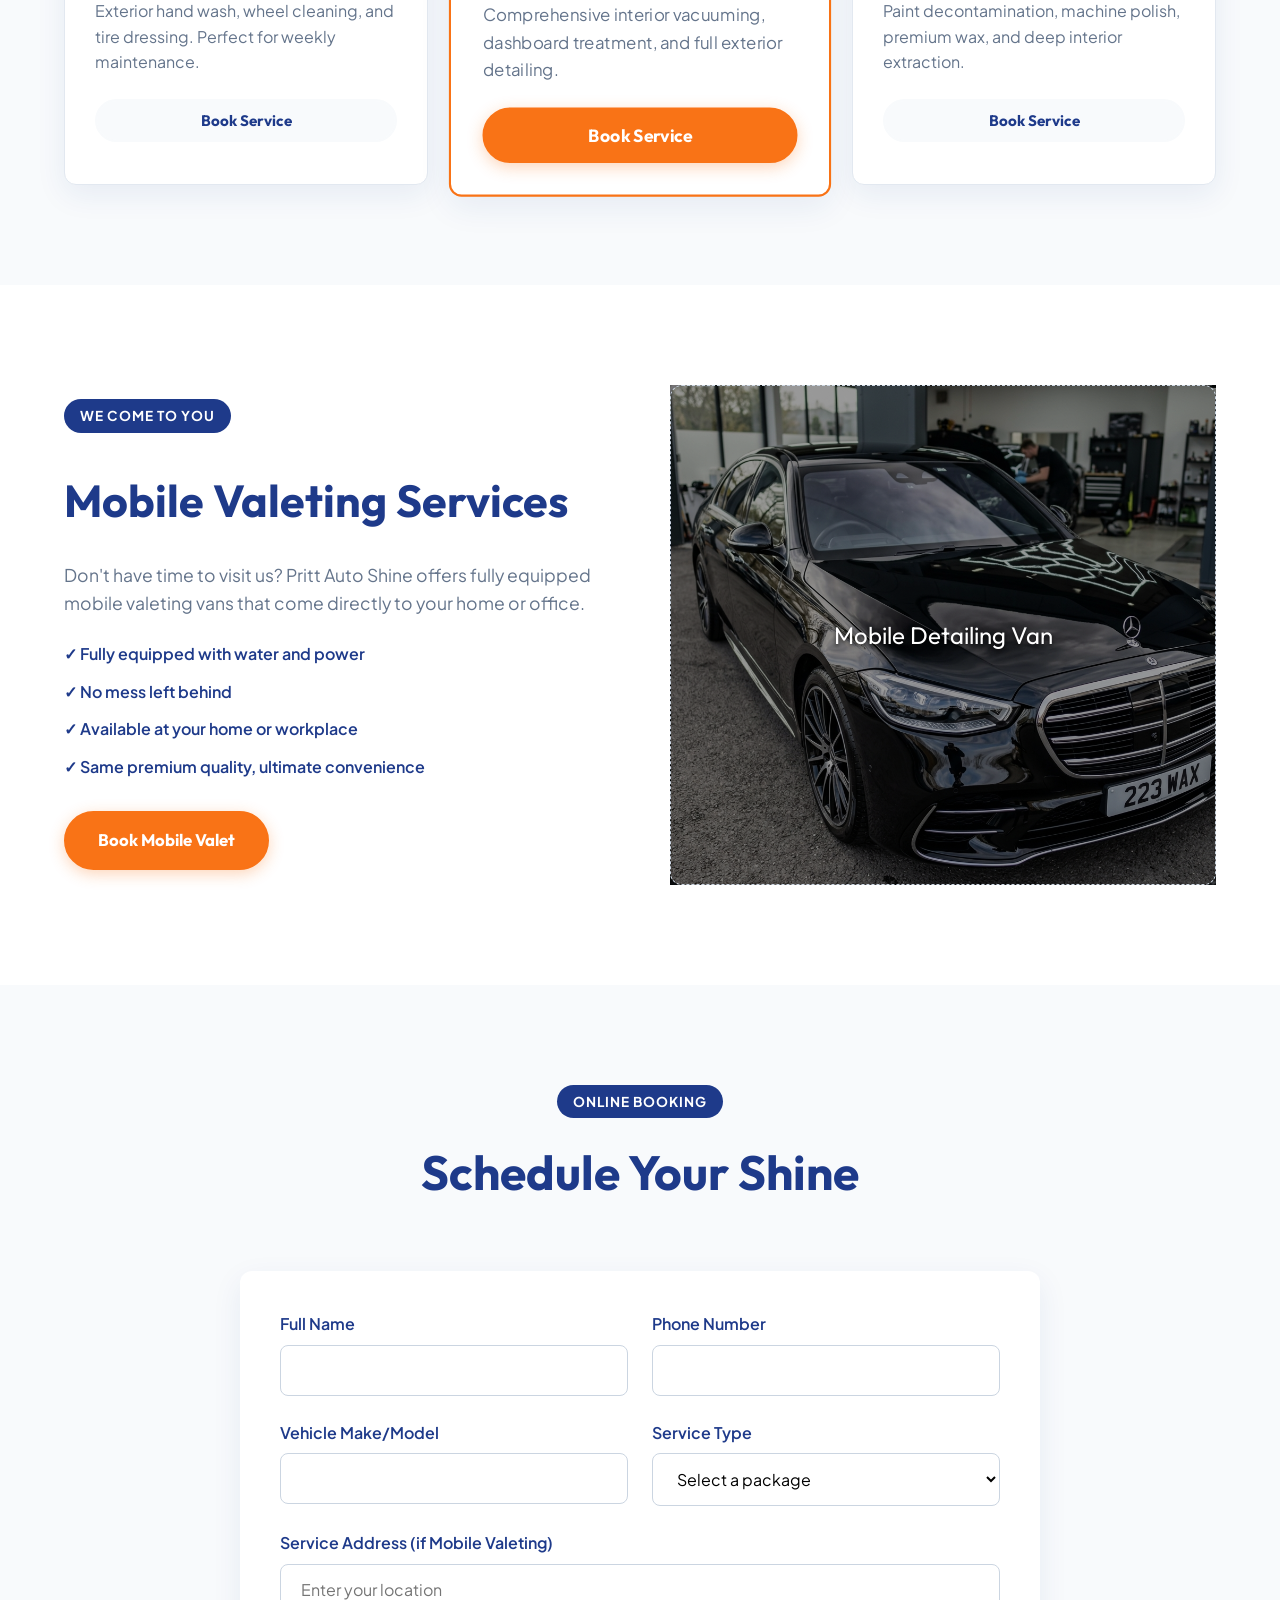
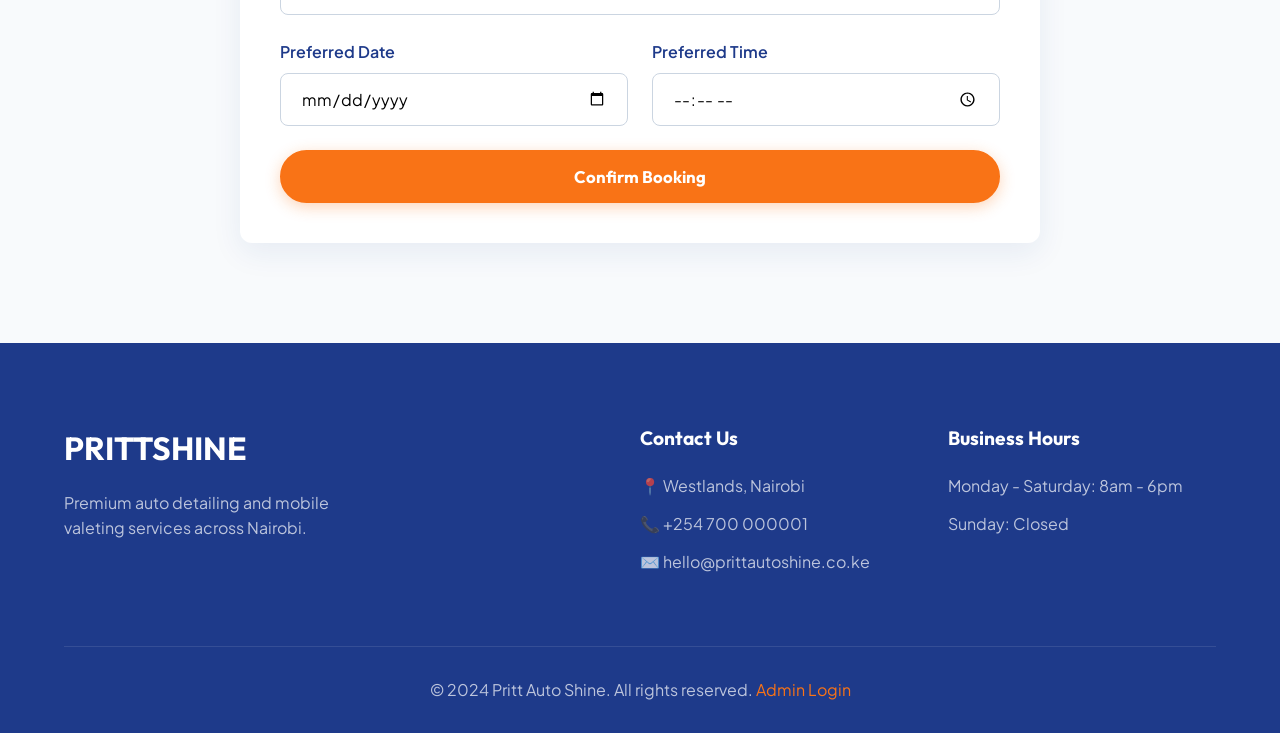
==== commit 7cdf1b76: "Inject premium Google Imagen AI backgrounds" ====
--- a/index.html
+++ b/index.html
@@ -38,9 +38,9 @@
 <section class="section bg-light" id="services">
 <div class="container"><div class="section-header"><span class="tag">Our Services</span><h2>Detailing Packages</h2></div>
 <div class="services-grid">
-<div class="svc-card"><div class="svc-img ph-1" style=" background-image: linear-gradient(rgba(0,0,0,0.4), rgba(0,0,0,0.4)), url('https://loremflickr.com/800/600/Express,Wash?lock=1') !important; background-size: cover !important; background-position: center !important; color: white !important; text-shadow: 0 2px 4px rgba(0,0,0,0.8);">Express Wash</div><div class="svc-content"><h3>Express Wash</h3><p>Exterior hand wash, wheel cleaning, and tire dressing. Perfect for weekly maintenance.</p><button class="btn btn-small btn-full" onclick="bookSvc('Express Wash')">Book Service</button></div></div>
-<div class="svc-card featured"><div class="svc-badge">Most Popular</div><div class="svc-img ph-2" style=" background-image: linear-gradient(rgba(0,0,0,0.4), rgba(0,0,0,0.4)), url('https://loremflickr.com/800/600/Full,Valet?lock=2') !important; background-size: cover !important; background-position: center !important; color: white !important; text-shadow: 0 2px 4px rgba(0,0,0,0.8);">Full Valet</div><div class="svc-content"><h3>Full Valet</h3><p>Comprehensive interior vacuuming, dashboard treatment, and full exterior detailing.</p><button class="btn btn-primary btn-full" onclick="bookSvc('Full Valet')">Book Service</button></div></div>
-<div class="svc-card"><div class="svc-img ph-3" style=" background-image: linear-gradient(rgba(0,0,0,0.4), rgba(0,0,0,0.4)), url('https://loremflickr.com/800/600/Showroom,Detail?lock=3') !important; background-size: cover !important; background-position: center !important; color: white !important; text-shadow: 0 2px 4px rgba(0,0,0,0.8);">Showroom Detail</div><div class="svc-content"><h3>Showroom Detail</h3><p>Paint decontamination, machine polish, premium wax, and deep interior extraction.</p><button class="btn btn-small btn-full" onclick="bookSvc('Showroom Detail')">Book Service</button></div></div>
+<div class="svc-card"><div class="svc-img ph-1" style="color: white !important; text-shadow: 0 2px 4px rgba(0,0,0,0.8); background-image: linear-gradient(rgba(0,0,0,0.4), rgba(0,0,0,0.4)), url('images/ceramic_coating.png') !important; background-size: cover !important; background-position: center !important; color: white !important; text-shadow: 0 2px 4px rgba(0,0,0,0.8);">Express Wash</div><div class="svc-content"><h3>Express Wash</h3><p>Exterior hand wash, wheel cleaning, and tire dressing. Perfect for weekly maintenance.</p><button class="btn btn-small btn-full" onclick="bookSvc('Express Wash')">Book Service</button></div></div>
+<div class="svc-card featured"><div class="svc-badge">Most Popular</div><div class="svc-img ph-2" style="color: white !important; text-shadow: 0 2px 4px rgba(0,0,0,0.8); background-image: linear-gradient(rgba(0,0,0,0.4), rgba(0,0,0,0.4)), url('images/engine_bay_wash.png') !important; background-size: cover !important; background-position: center !important; color: white !important; text-shadow: 0 2px 4px rgba(0,0,0,0.8);">Full Valet</div><div class="svc-content"><h3>Full Valet</h3><p>Comprehensive interior vacuuming, dashboard treatment, and full exterior detailing.</p><button class="btn btn-primary btn-full" onclick="bookSvc('Full Valet')">Book Service</button></div></div>
+<div class="svc-card"><div class="svc-img ph-3" style="color: white !important; text-shadow: 0 2px 4px rgba(0,0,0,0.8); background-image: linear-gradient(rgba(0,0,0,0.4), rgba(0,0,0,0.4)), url('images/suv_full_valet.png') !important; background-size: cover !important; background-position: center !important; color: white !important; text-shadow: 0 2px 4px rgba(0,0,0,0.8);">Showroom Detail</div><div class="svc-content"><h3>Showroom Detail</h3><p>Paint decontamination, machine polish, premium wax, and deep interior extraction.</p><button class="btn btn-small btn-full" onclick="bookSvc('Showroom Detail')">Book Service</button></div></div>
 </div></div>
 </section>
 <section class="section split-section" id="mobile">
@@ -57,7 +57,7 @@
 </ul>
 <a class="btn btn-primary" href="#booking" onclick="bookSvc('Mobile Valeting')">Book Mobile Valet</a>
 </div>
-<div class="split-img" style=" background-image: linear-gradient(rgba(0,0,0,0.4), rgba(0,0,0,0.4)), url('https://loremflickr.com/800/600/Mobile,Detailing,Van?lock=4') !important; background-size: cover !important; background-position: center !important; color: white !important; text-shadow: 0 2px 4px rgba(0,0,0,0.8);"><div class="ph-van" style=" background-image: linear-gradient(rgba(0,0,0,0.4), rgba(0,0,0,0.4)), url('https://loremflickr.com/800/600/Mobile,Detailing,Van?lock=5') !important; background-size: cover !important; background-position: center !important; color: white !important; text-shadow: 0 2px 4px rgba(0,0,0,0.8);">Mobile Detailing Van</div></div>
+<div class="split-img" style="color: white !important; text-shadow: 0 2px 4px rgba(0,0,0,0.8); background-image: linear-gradient(rgba(0,0,0,0.4), rgba(0,0,0,0.4)), url('images/interior_deep_clean.png') !important; background-size: cover !important; background-position: center !important; color: white !important; text-shadow: 0 2px 4px rgba(0,0,0,0.8);"><div class="ph-van" style="color: white !important; text-shadow: 0 2px 4px rgba(0,0,0,0.8); background-image: linear-gradient(rgba(0,0,0,0.4), rgba(0,0,0,0.4)), url('images/premium_wax_finish.png') !important; background-size: cover !important; background-position: center !important; color: white !important; text-shadow: 0 2px 4px rgba(0,0,0,0.8);">Mobile Detailing Van</div></div>
 </div></div>
 </section>
 <section class="section bg-light" id="booking">
